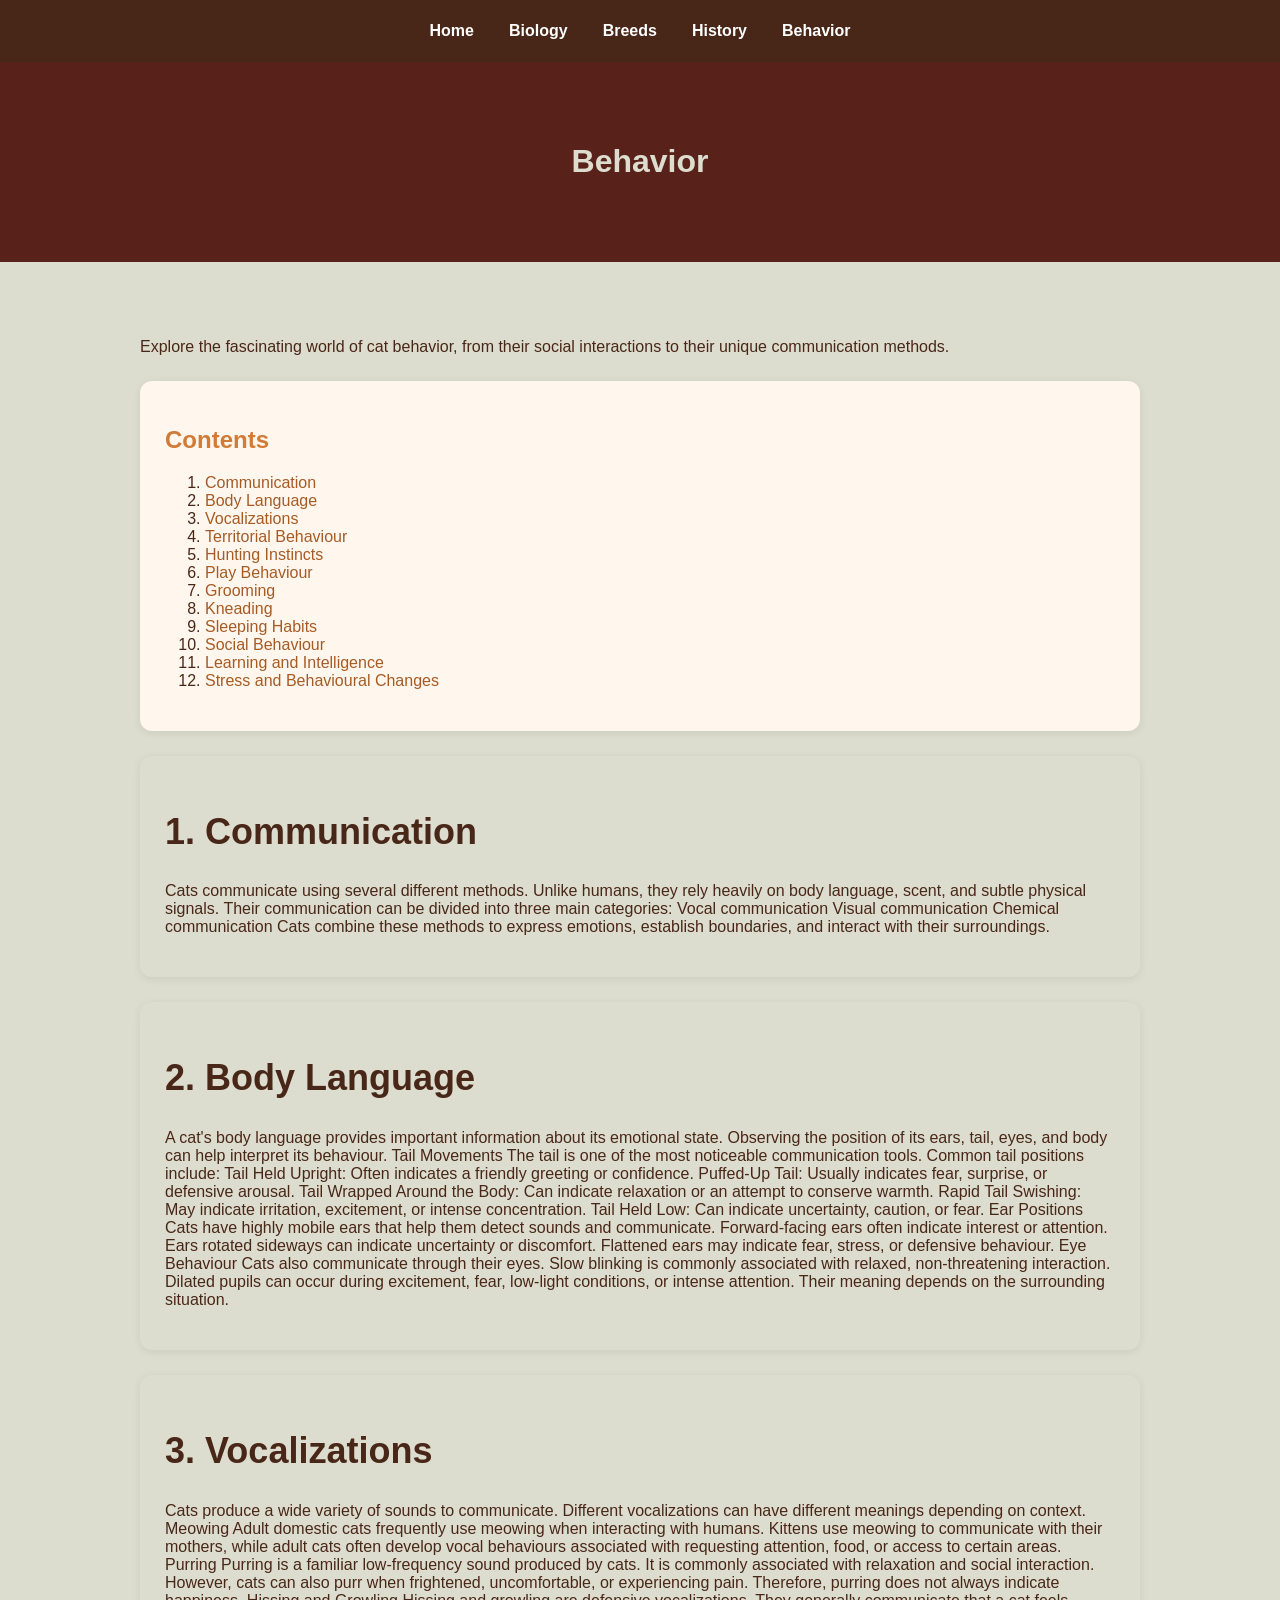
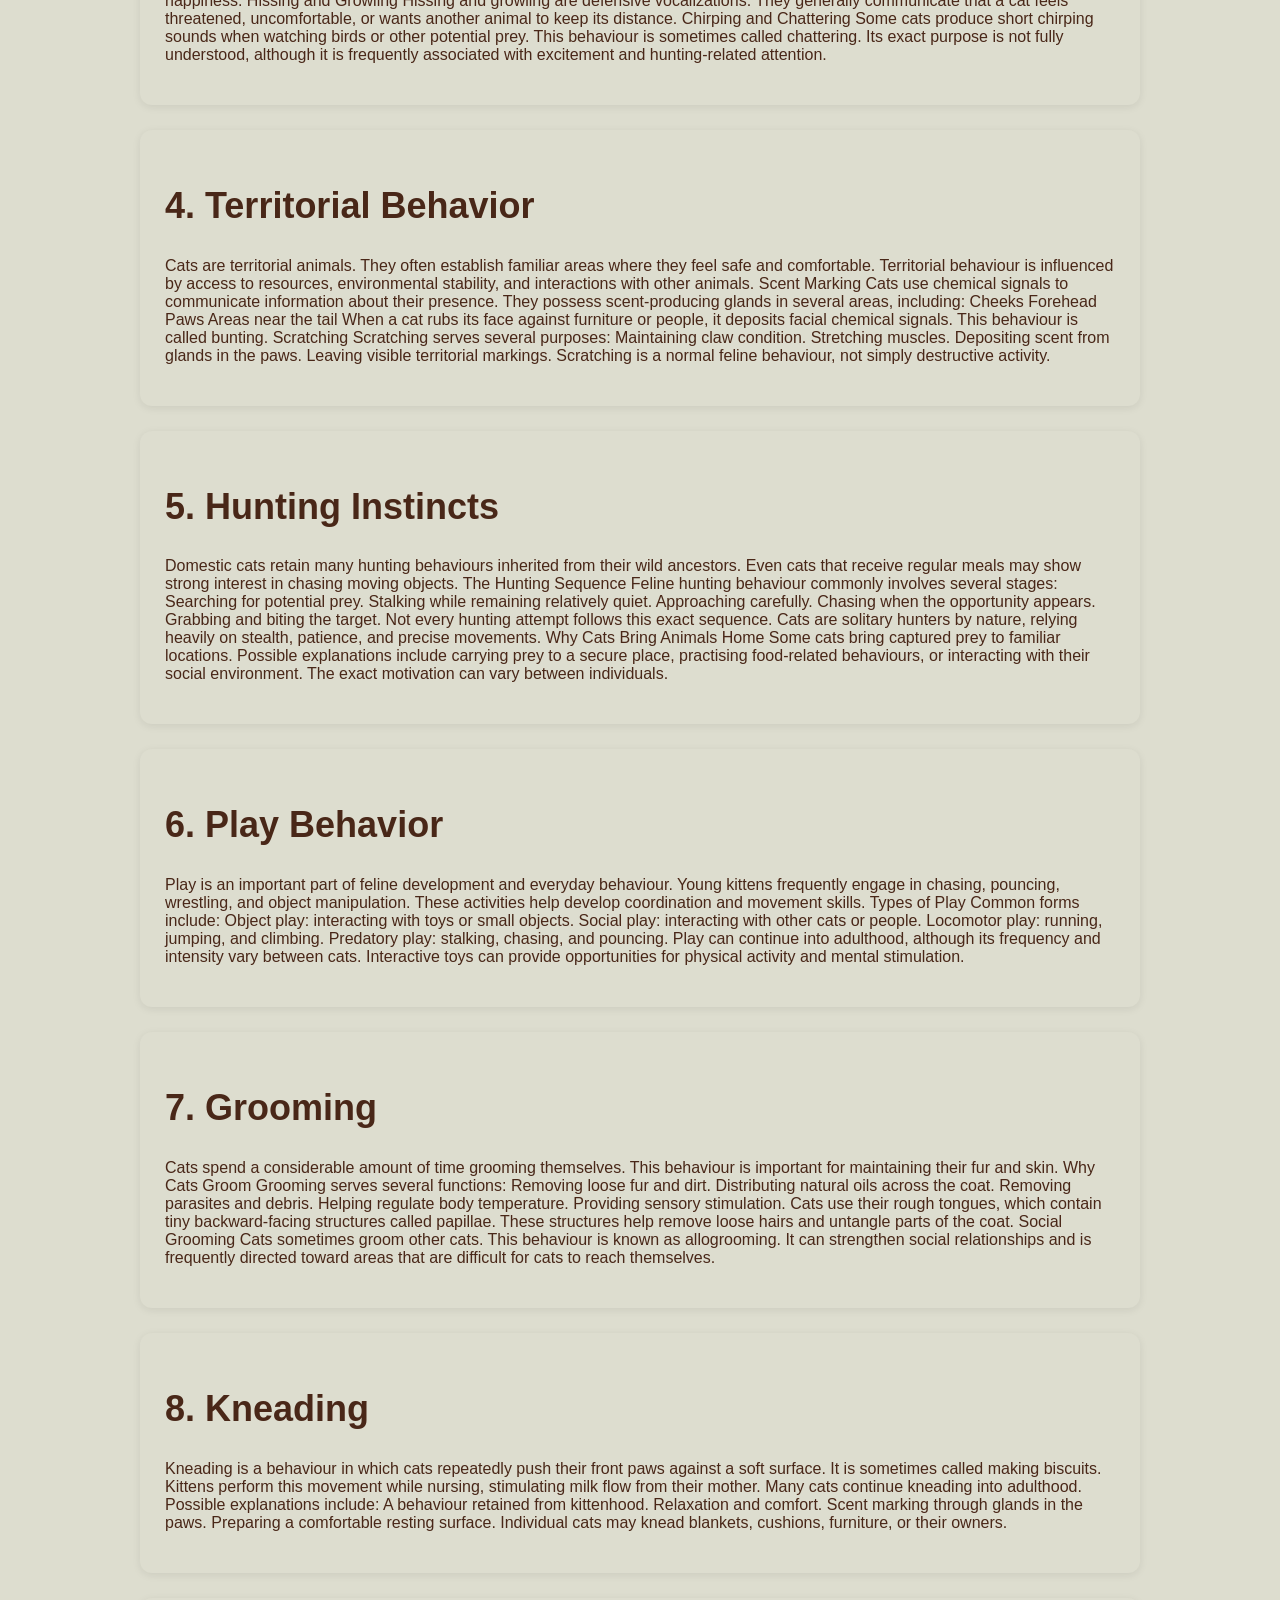
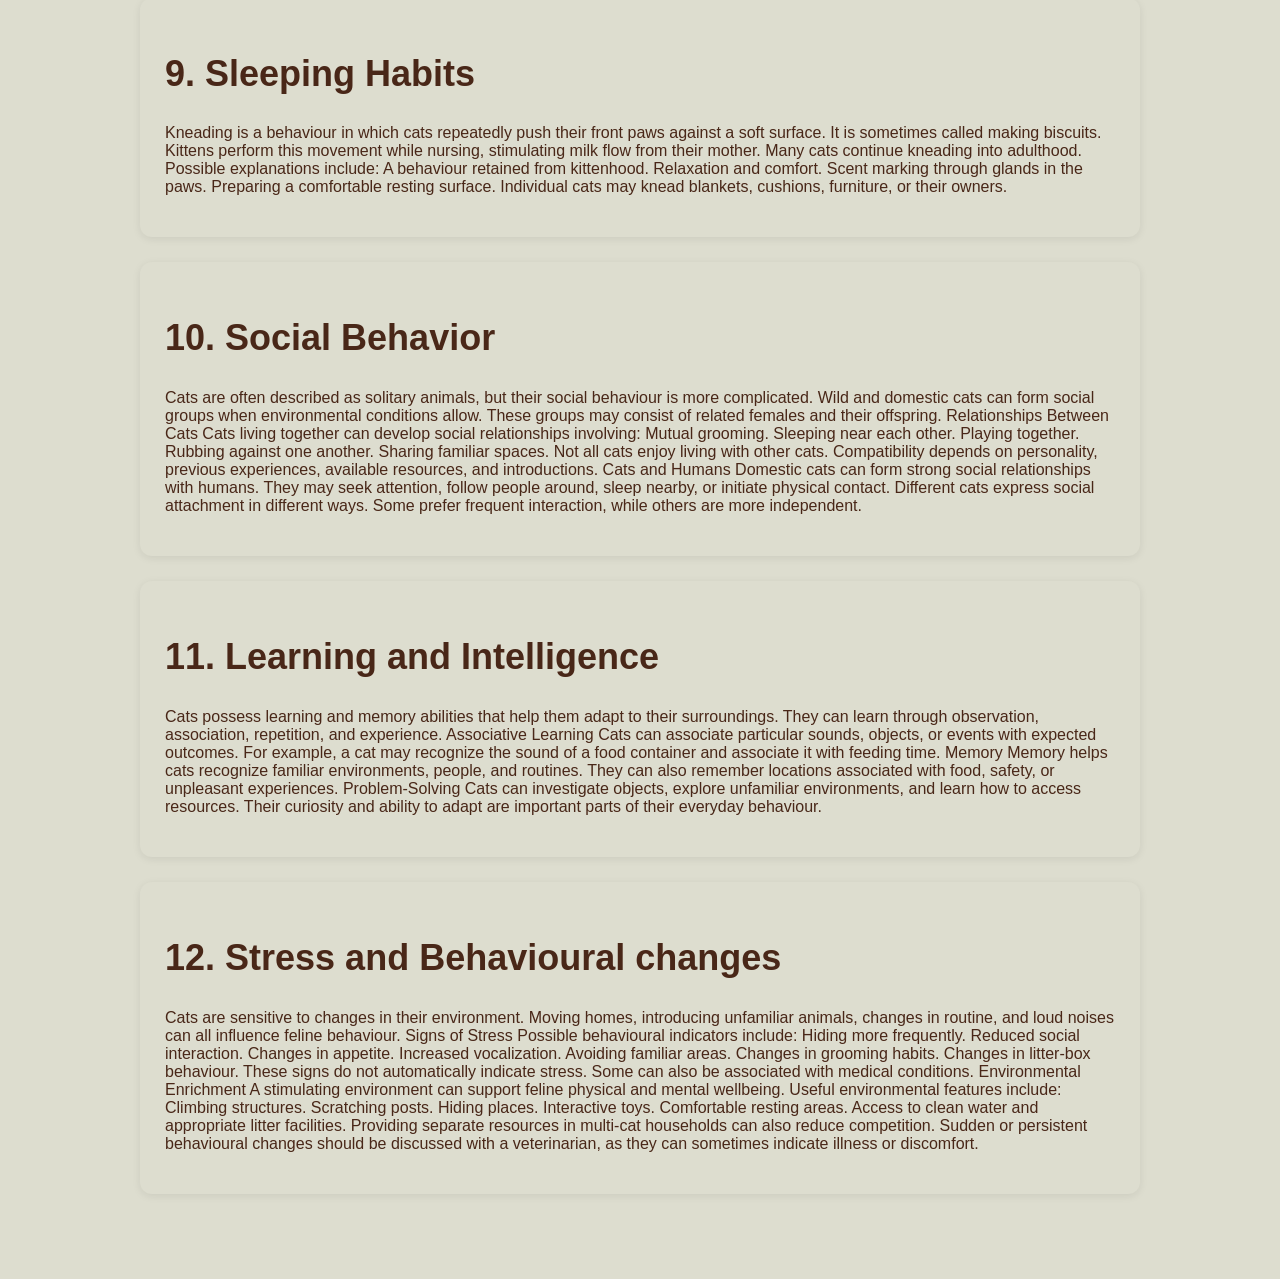
==== behaviour.html @ e61a3cb2 "a" ====
<!DOCTYPE html>
<html lang="en">
<head>
    <meta charset="UTF-8">
    <meta name="viewport" content="width=device-width, initial-scale=1.0">
    <title>Behavior | Purrfect</title>
    <link rel="stylesheet" href="style.css">
</head>
<body>
    <nav>
        <a href="index.html">Home</a>
        <a href="biology.html">Biology</a>
        <a href="breeds.html">Breeds</a>
        <a href="history.html">History</a>
        <a href="behaviour.html">Behavior</a>
    </nav>
    <header>
        <h1>Behavior</h1>
    </header>
    <main>
        <p>Explore the fascinating world of cat behavior, from their social interactions to their unique communication methods.</p>

        <section class="contents">
    <h2>Contents</h2>

    <ol>
        <li><a href="#communication">Communication</a></li>
        <li><a href="#body-language">Body Language</a></li>
        <li><a href="#vocalizations">Vocalizations</a></li>
        <li><a href="#territorial">Territorial Behaviour</a></li>
        <li><a href="#hunting">Hunting Instincts</a></li>
        <li><a href="#play">Play Behaviour</a></li>
        <li><a href="#grooming">Grooming</a></li>
        <li><a href="#kneading">Kneading</a></li>
        <li><a href="#sleeping">Sleeping Habits</a></li>
        <li><a href="#social">Social Behaviour</a></li>
        <li><a href="#learning">Learning and Intelligence</a></li>
        <li><a href="#stress">Stress and Behavioural Changes</a></li>
    </ol>
</section>
            <div>
                <section id="communication">
                    <h1>1. Communication</h1>
                    <p>Cats communicate using several different methods. Unlike humans, they rely heavily on body language, scent, and subtle physical signals.

Their communication can be divided into three main categories:

Vocal communication

Visual communication

Chemical communication

Cats combine these methods to express emotions, establish boundaries, and interact with their surroundings.</p>
                </section>
                <section id="body-language">
                    <h1>2. Body Language</h1>
                    <p>A cat's body language provides important information about its emotional state.

Observing the position of its ears, tail, eyes, and body can help interpret its behaviour.

Tail Movements

The tail is one of the most noticeable communication tools.

Common tail positions include:

Tail Held Upright: Often indicates a friendly greeting or confidence.

Puffed-Up Tail: Usually indicates fear, surprise, or defensive arousal.

Tail Wrapped Around the Body: Can indicate relaxation or an attempt to conserve warmth.

Rapid Tail Swishing: May indicate irritation, excitement, or intense concentration.

Tail Held Low: Can indicate uncertainty, caution, or fear.

Ear Positions

Cats have highly mobile ears that help them detect sounds and communicate.

Forward-facing ears often indicate interest or attention.

Ears rotated sideways can indicate uncertainty or discomfort.

Flattened ears may indicate fear, stress, or defensive behaviour.

Eye Behaviour

Cats also communicate through their eyes.

Slow blinking is commonly associated with relaxed, non-threatening interaction.

Dilated pupils can occur during excitement, fear, low-light conditions, or intense attention. Their meaning depends on the surrounding situation.</p>
                </section>
                <section id="vocalizations">
                    <h1>3. Vocalizations</h1>
                    <p>Cats produce a wide variety of sounds to communicate.

Different vocalizations can have different meanings depending on context.

Meowing

Adult domestic cats frequently use meowing when interacting with humans.

Kittens use meowing to communicate with their mothers, while adult cats often develop vocal behaviours associated with requesting attention, food, or access to certain areas.

Purring

Purring is a familiar low-frequency sound produced by cats.

It is commonly associated with relaxation and social interaction.

However, cats can also purr when frightened, uncomfortable, or experiencing pain.

Therefore, purring does not always indicate happiness.

Hissing and Growling

Hissing and growling are defensive vocalizations.

They generally communicate that a cat feels threatened, uncomfortable, or wants another animal to keep its distance.

Chirping and Chattering

Some cats produce short chirping sounds when watching birds or other potential prey.

This behaviour is sometimes called chattering.

Its exact purpose is not fully understood, although it is frequently associated with excitement and hunting-related attention.</p>
                </section>
                <section id="territorial">
                    <h1>4. Territorial Behavior</h1>
                    <p>Cats are territorial animals.

They often establish familiar areas where they feel safe and comfortable.

Territorial behaviour is influenced by access to resources, environmental stability, and interactions with other animals.

Scent Marking

Cats use chemical signals to communicate information about their presence.

They possess scent-producing glands in several areas, including:

Cheeks

Forehead

Paws

Areas near the tail

When a cat rubs its face against furniture or people, it deposits facial chemical signals.

This behaviour is called bunting.

Scratching

Scratching serves several purposes:

Maintaining claw condition.

Stretching muscles.

Depositing scent from glands in the paws.

Leaving visible territorial markings.

Scratching is a normal feline behaviour, not simply destructive activity.</p>
                </section>
                <section id="hunting">
                    <h1>5. Hunting Instincts</h1>
                    <p>Domestic cats retain many hunting behaviours inherited from their wild ancestors.

Even cats that receive regular meals may show strong interest in chasing moving objects.

The Hunting Sequence

Feline hunting behaviour commonly involves several stages:

Searching for potential prey.

Stalking while remaining relatively quiet.

Approaching carefully.

Chasing when the opportunity appears.

Grabbing and biting the target.

Not every hunting attempt follows this exact sequence.

Cats are solitary hunters by nature, relying heavily on stealth, patience, and precise movements.

Why Cats Bring Animals Home

Some cats bring captured prey to familiar locations.

Possible explanations include carrying prey to a secure place, practising food-related behaviours, or interacting with their social environment.

The exact motivation can vary between individuals.</p>
                </section>
                <section id="play">
                    <h1>6. Play Behavior</h1>
                    <p>Play is an important part of feline development and everyday behaviour.

Young kittens frequently engage in chasing, pouncing, wrestling, and object manipulation.

These activities help develop coordination and movement skills.

Types of Play

Common forms include:

Object play: interacting with toys or small objects.

Social play: interacting with other cats or people.

Locomotor play: running, jumping, and climbing.

Predatory play: stalking, chasing, and pouncing.

Play can continue into adulthood, although its frequency and intensity vary between cats.

Interactive toys can provide opportunities for physical activity and mental stimulation.</p>
                </section>
                <section id="grooming">
                    <h1>7. Grooming</h1>
                    <p>Cats spend a considerable amount of time grooming themselves.

This behaviour is important for maintaining their fur and skin.

Why Cats Groom

Grooming serves several functions:

Removing loose fur and dirt.

Distributing natural oils across the coat.

Removing parasites and debris.

Helping regulate body temperature.

Providing sensory stimulation.

Cats use their rough tongues, which contain tiny backward-facing structures called papillae.

These structures help remove loose hairs and untangle parts of the coat.

Social Grooming

Cats sometimes groom other cats.

This behaviour is known as allogrooming.

It can strengthen social relationships and is frequently directed toward areas that are difficult for cats to reach themselves.</p>
                </section>
                <section id="kneading">
                    <h1>8. Kneading</h1>
                    <p>Kneading is a behaviour in which cats repeatedly push their front paws against a soft surface.

It is sometimes called making biscuits.

Kittens perform this movement while nursing, stimulating milk flow from their mother.

Many cats continue kneading into adulthood.

Possible explanations include:

A behaviour retained from kittenhood.

Relaxation and comfort.

Scent marking through glands in the paws.

Preparing a comfortable resting surface.

Individual cats may knead blankets, cushions, furniture, or their owners.</p>
                </section>
                <section id="sleeping">
                    <h1>9. Sleeping Habits</h1>
                    <p>Kneading is a behaviour in which cats repeatedly push their front paws against a soft surface.

It is sometimes called making biscuits.

Kittens perform this movement while nursing, stimulating milk flow from their mother.

Many cats continue kneading into adulthood.

Possible explanations include:

A behaviour retained from kittenhood.

Relaxation and comfort.

Scent marking through glands in the paws.

Preparing a comfortable resting surface.

Individual cats may knead blankets, cushions, furniture, or their owners.</p>
                </section>
                <section id="social">
                    <h1>10. Social Behavior</h1>
                    <p>Cats are often described as solitary animals, but their social behaviour is more complicated.

Wild and domestic cats can form social groups when environmental conditions allow.

These groups may consist of related females and their offspring.

Relationships Between Cats

Cats living together can develop social relationships involving:

Mutual grooming.

Sleeping near each other.

Playing together.

Rubbing against one another.

Sharing familiar spaces.

Not all cats enjoy living with other cats.

Compatibility depends on personality, previous experiences, available resources, and introductions.

Cats and Humans

Domestic cats can form strong social relationships with humans.

They may seek attention, follow people around, sleep nearby, or initiate physical contact.

Different cats express social attachment in different ways.

Some prefer frequent interaction, while others are more independent.</p>
                </section>
                <section id="learning">
                    <h1>11. Learning and Intelligence</h1>
                    <p>Cats possess learning and memory abilities that help them adapt to their surroundings.

They can learn through observation, association, repetition, and experience.

Associative Learning

Cats can associate particular sounds, objects, or events with expected outcomes.

For example, a cat may recognize the sound of a food container and associate it with feeding time.

Memory

Memory helps cats recognize familiar environments, people, and routines.

They can also remember locations associated with food, safety, or unpleasant experiences.

Problem-Solving

Cats can investigate objects, explore unfamiliar environments, and learn how to access resources.

Their curiosity and ability to adapt are important parts of their everyday behaviour.
</p>
                </section>
                <section id="stress">
                    <h1>12. Stress and Behavioural changes</h1>
                    <p>Cats are sensitive to changes in their environment.

Moving homes, introducing unfamiliar animals, changes in routine, and loud noises can all influence feline behaviour.

Signs of Stress

Possible behavioural indicators include:

Hiding more frequently.

Reduced social interaction.

Changes in appetite.

Increased vocalization.

Avoiding familiar areas.

Changes in grooming habits.

Changes in litter-box behaviour.

These signs do not automatically indicate stress. Some can also be associated with medical conditions.

Environmental Enrichment

A stimulating environment can support feline physical and mental wellbeing.

Useful environmental features include:

Climbing structures.

Scratching posts.

Hiding places.

Interactive toys.

Comfortable resting areas.

Access to clean water and appropriate litter facilities.

Providing separate resources in multi-cat households can also reduce competition.

Sudden or persistent behavioural changes should be discussed with a veterinarian, as they can sometimes indicate illness or discomfort.</p>
                </section>
            </div>
        </section>
    </main>
</body>
</html>
---- style.css ----
body {
    margin: 0;
    background-color: #DDDDCF;
    font-family: Arial, sans-serif;
    color: #492718;
}

.breeds {
    display: grid;
    grid-template-columns: repeat(3, 1fr);
    gap: 25px;
    padding: 30px;
    max-width: 1200px;
    margin: auto;
}

.breeds button {
    background-color: #C7B89C;
    border: 3px solid #936645;
    border-radius: 15px;
    padding: 12px;
    cursor: pointer;

    transition: 0.3s ease;

    overflow: hidden;
}

.breeds button:hover {
    transform: translateY(-7px);
    background-color: #DBA367;
    box-shadow: 0 8px 15px #49271850;
}

.breeds img {
    width: 100%;
    height: 220px;

    object-fit: cover;

    border-radius: 10px;
    display: block;
}

.breeds span {
    display: block;
    color: #492718;
    font-size: 18px;
    font-weight: bold;
    padding: 12px 0 5px;
}

@media (max-width: 750px) {
    .breeds {
        grid-template-columns: repeat(2, 1fr);
    }
}

@media (max-width: 450px) {
    .breeds {
        grid-template-columns: 1fr;
    }
}
/*--------------------------------------------------------------------------------------*/
nav {
background: #492718;
padding: 22px;
display: flex;
justify-content: center;
gap: 35px;
flex-wrap: wrap;
}

nav a {
color: #DBA367;
text-decoration: none;
font-weight: bold;
transition: 0.2s;
}

nav a {
color: white;
}

.hero {
background: #582119;
color: #DDDDCF;
text-align: center;
padding: 60px 20px;
}

.logo {
width: 120px;
height: 120px;
object-fit: cover;
border-radius: 50%;
border: 4px solid #DBA367;
}

.hero h1 {
font-size: 55px;
margin: 15px;
}

.hero > p {
max-width: 650px;
margin: 20px auto 35px;
line-height: 1.7;
font-size: 18px;
}

.almighty {
margin: 60px auto 0;
}

.almighty h2 {
font-size: 25px;
}

.almighty img {
width: 220px;
height: 220px;
object-fit: cover;
border-radius: 15px;
border: 4px solid #DBA367;
}

@media (max-width: 600px) {
.hero h1 {
font-size: 40px;
}

nav {
    gap: 18px;
}

.hero {
    padding: 40px 15px;
}

}
header {
    background: #582119;
    color: #DDDDCF;
    text-align: center;
    padding: 60px 20px;
}

/*-----------------------------------------------------------------------------*/
main {
    max-width: 1000px;
    margin: 40px auto;
    padding: 20px;
}

main section {
    background: #DDDDCF;
    padding: 25px;
    margin: 25px 0;
    border-radius: 12px;
    box-shadow: 0 2px 8px rgba(0,0,0,0.08);
}

main h1 {
    font-size: 36px;
}

main h2 {
    color: #d17b38;
}

.contents {
    background: #fff7ed;
}

.contents a {
    color: #a65b25;
    text-decoration: none;
}

.contents a:hover {
    text-decoration: underline;
}

html {
    scroll-behavior: smooth;
}
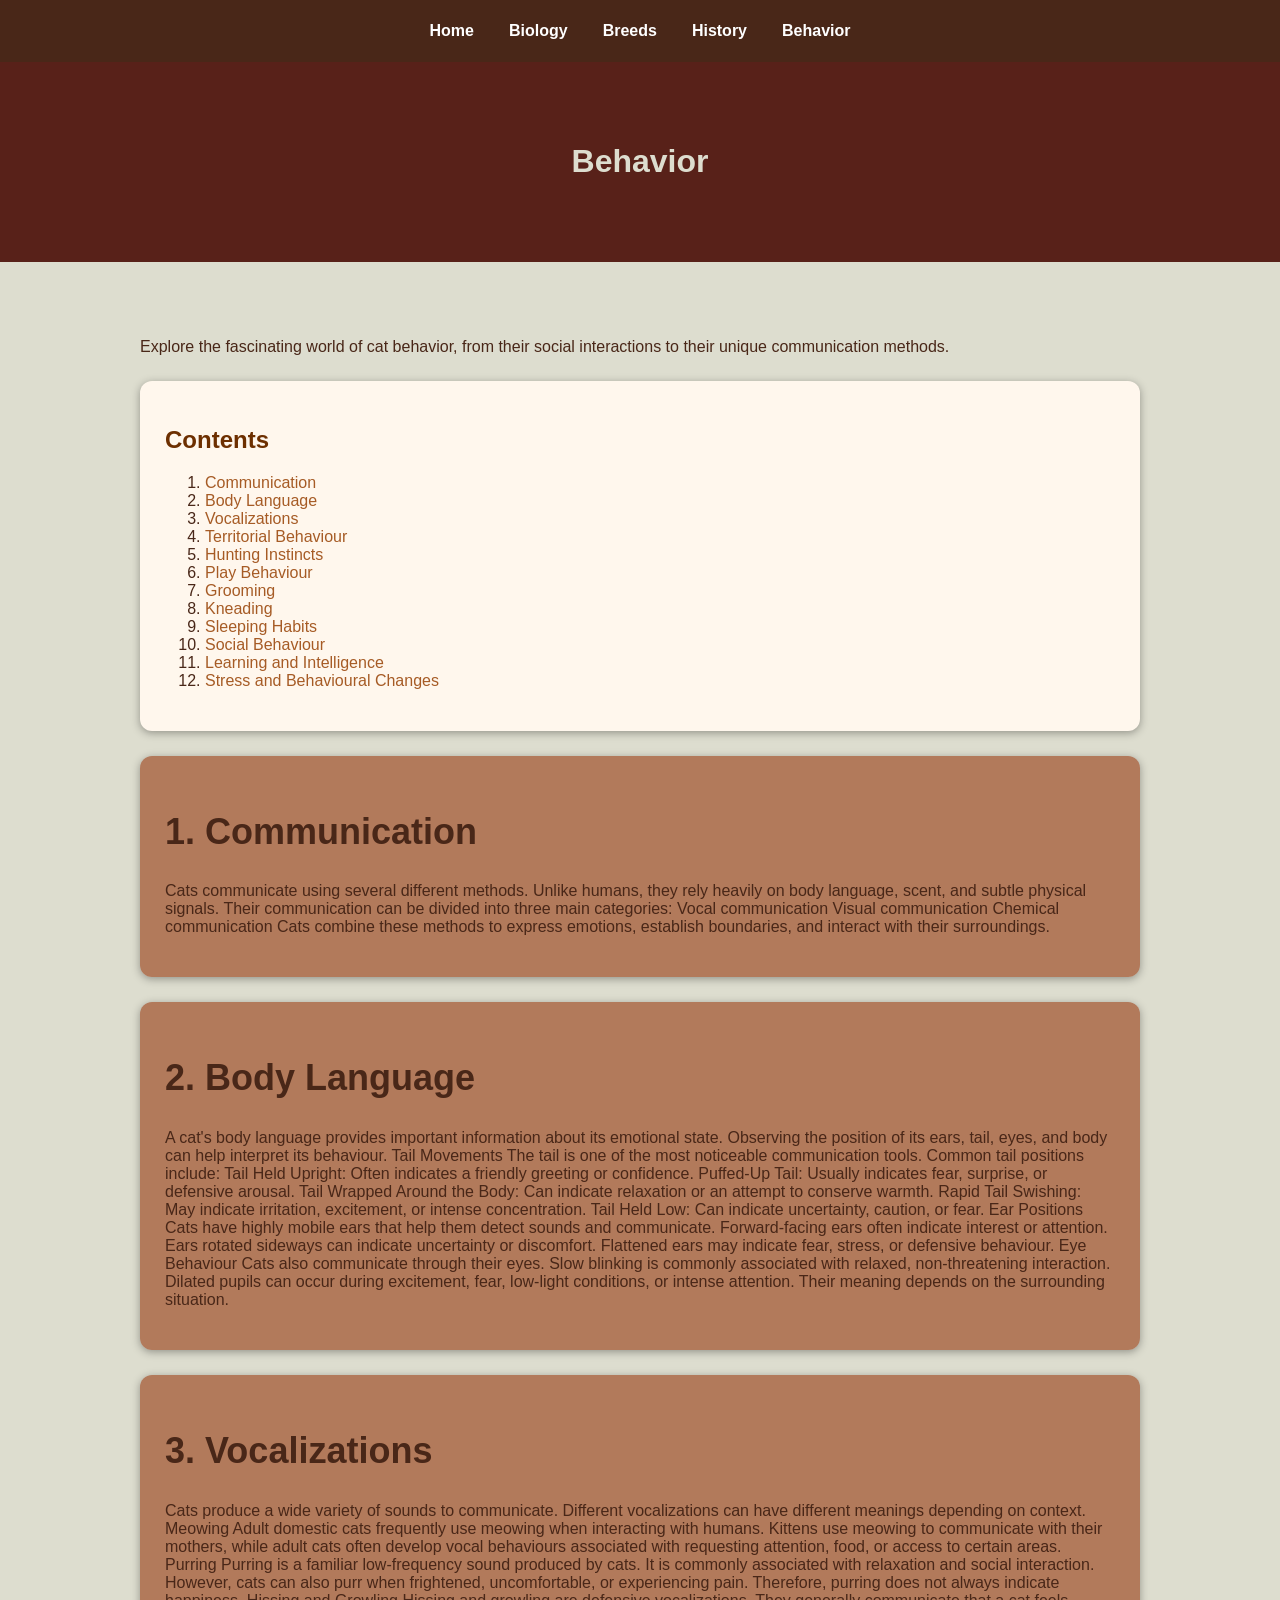
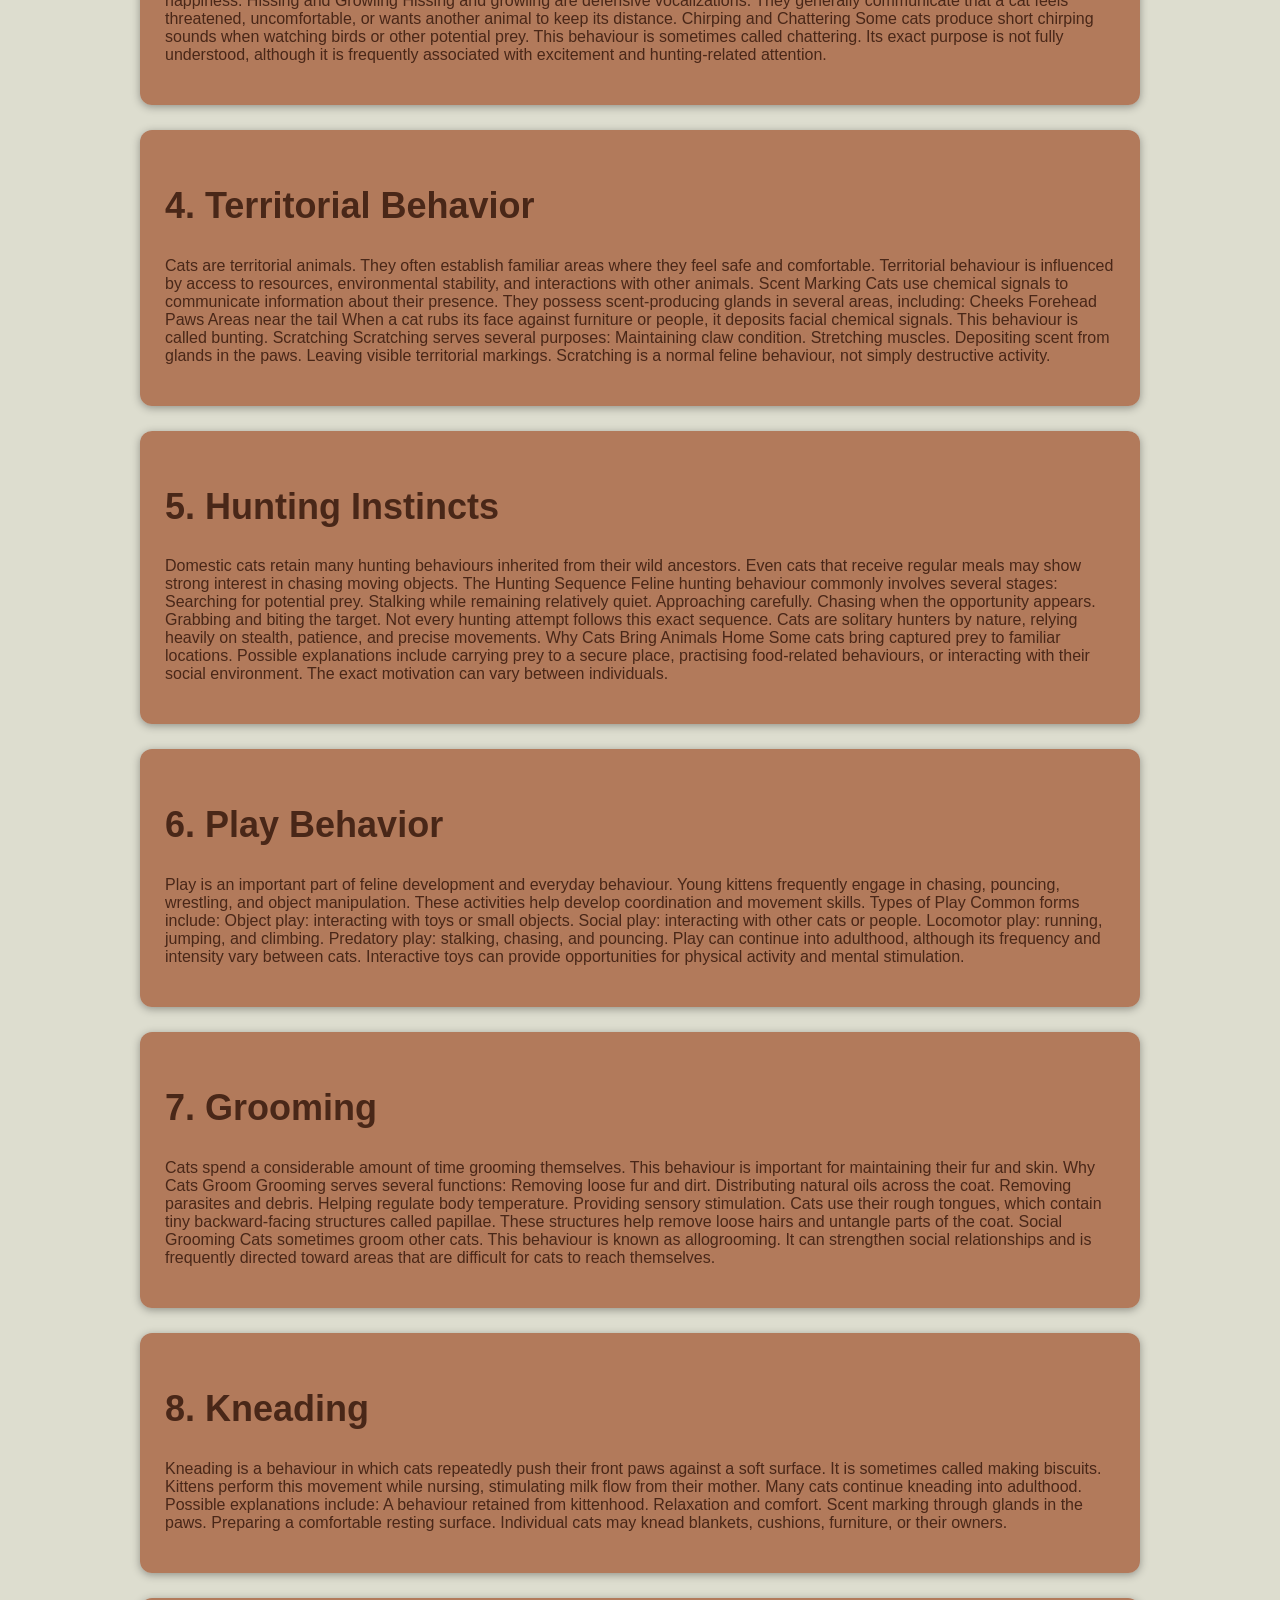
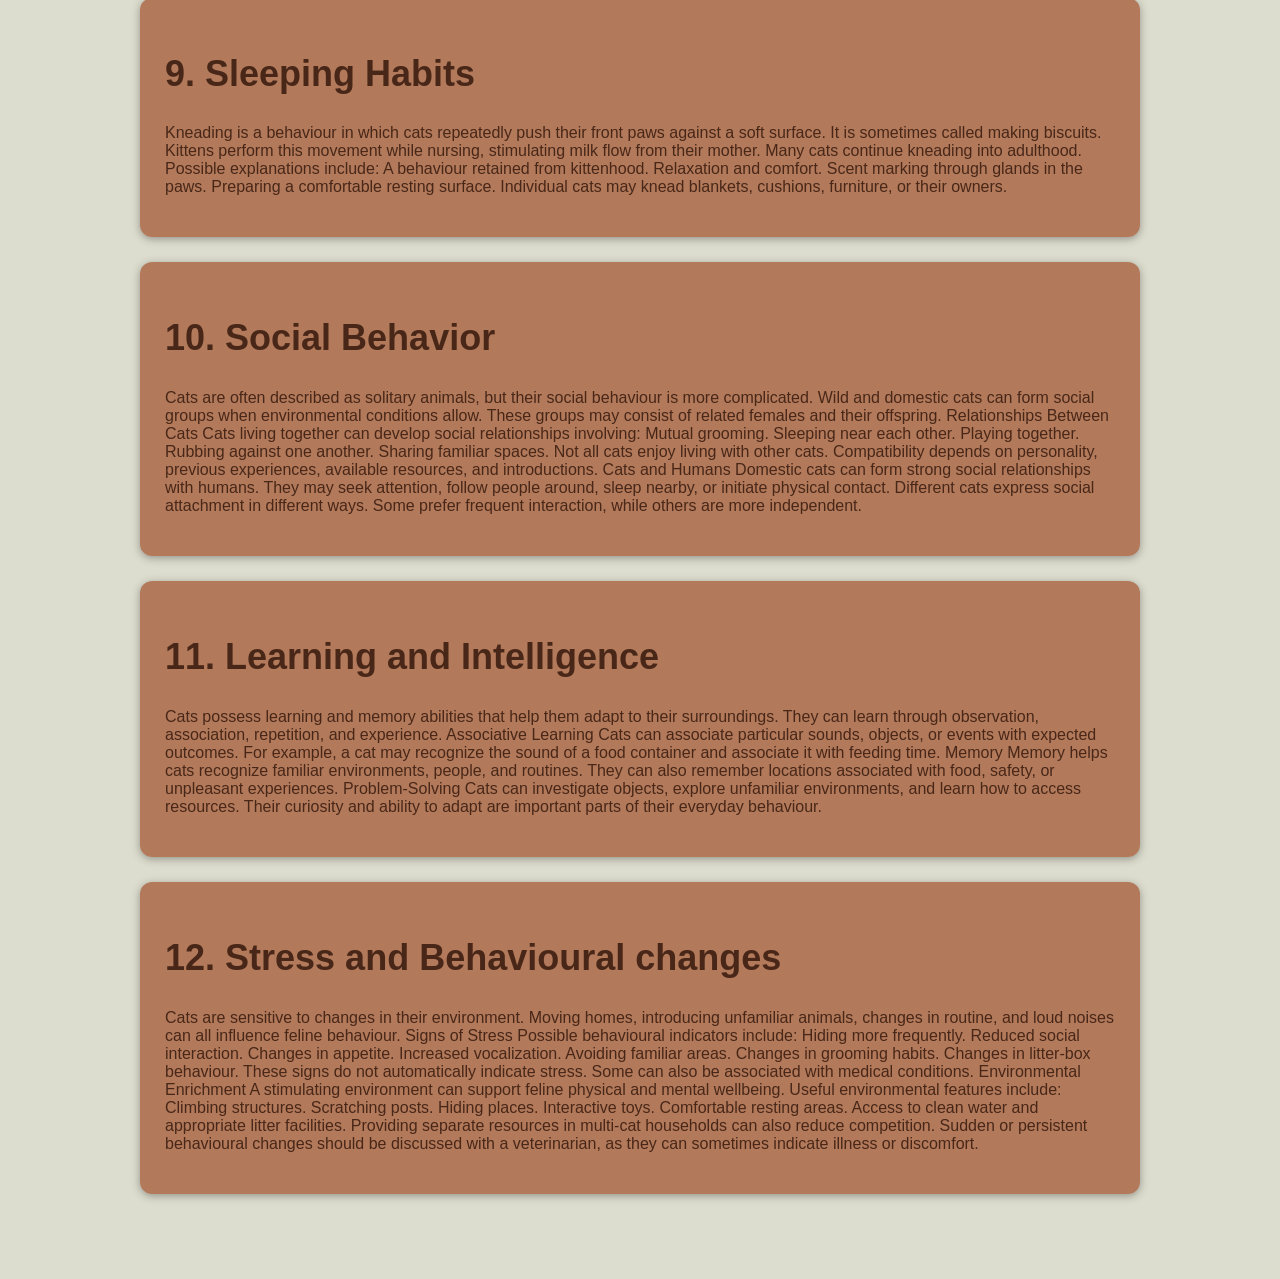
==== commit a8423098: "a" ====
--- a/behaviour.html
+++ b/behaviour.html
@@ -5,6 +5,7 @@
     <meta name="viewport" content="width=device-width, initial-scale=1.0">
     <title>Behavior | Purrfect</title>
     <link rel="stylesheet" href="style.css">
+    <link rel="shortcut icon" href="e8b359fbdaaf249b8d222241891b2811.jpg" type="image/x-icon">
 </head>
 <body>
     <nav>
--- a/style.css
+++ b/style.css
@@ -154,11 +154,11 @@
 }
 
 main section {
-    background: #DDDDCF;
+    background: #912c008e;
     padding: 25px;
     margin: 25px 0;
     border-radius: 12px;
-    box-shadow: 0 2px 8px rgba(0,0,0,0.08);
+    box-shadow: 0 2px 8px rgba(0, 0, 0, 0.341);
 }
 
 main h1 {
@@ -166,7 +166,7 @@
 }
 
 main h2 {
-    color: #d17b38;
+    color: #6d2f00;
 }
 
 .contents {
